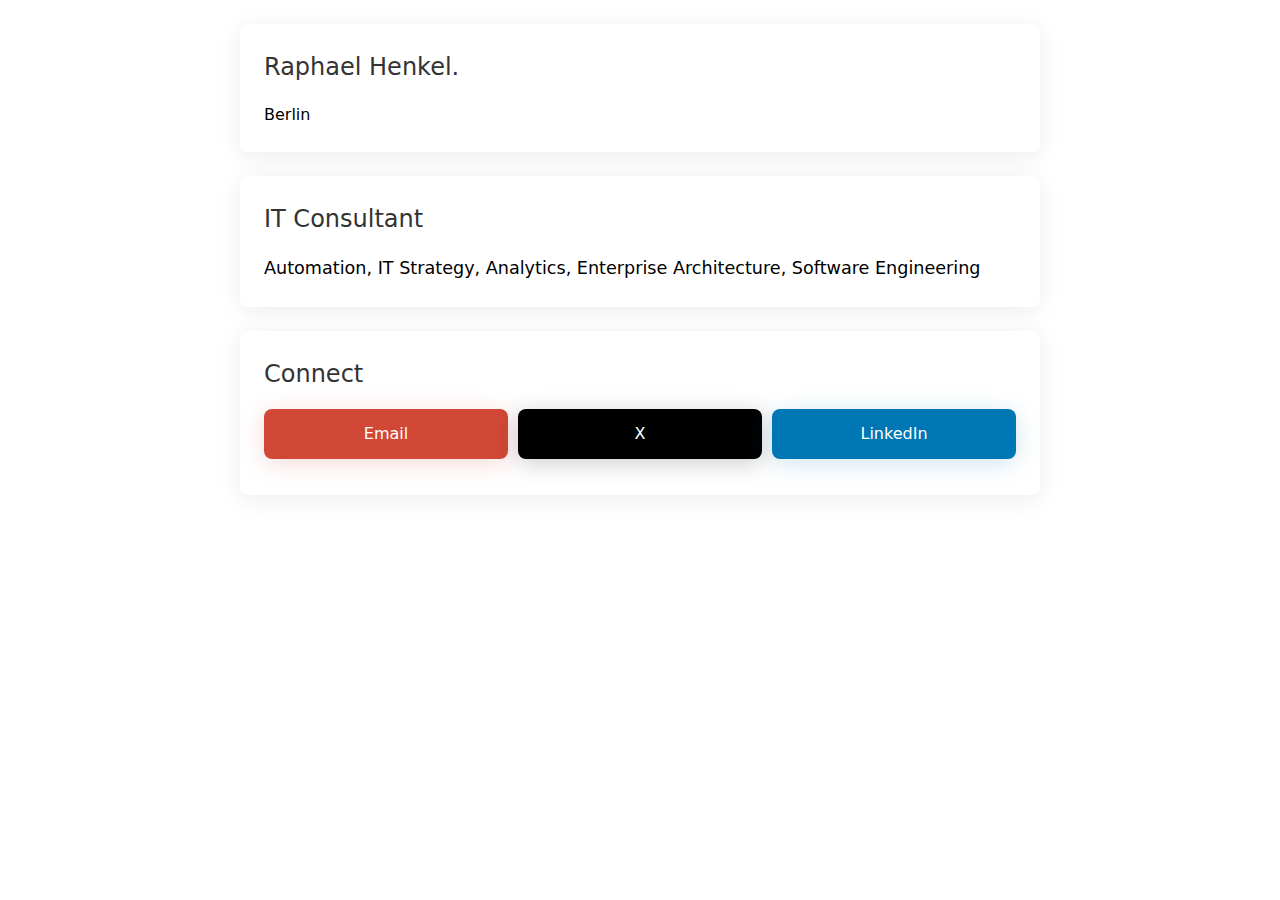
==== index.html @ 2c5e25de "move css to stylesheet" ====
<!DOCTYPE html>
<html lang="de">
<head>
    <meta charset="UTF-8">
    <meta name="viewport" content="width=device-width, initial-scale=1.0">
    <title>Raphael Henkel.</title>
    <link rel="stylesheet" href="style.css">
</head>
<body>
    <div class="container">
        <div class="connect-card name-section">
            <div class="section-title">Raphael Henkel.</div>
            <div class="content">Berlin</div>
        </div>
        
        <div class="connect-card description-section">
            <div class="section-title">IT Consultant</div>
            <div class="content">
                <div class="title"></div>
                <div class="description">Automation, IT Strategy, Analytics, Enterprise Architecture, Software Engineering</div>
            </div>
        </div>
        
        <div class="connect-card">
            <div class="section-title">Connect</div>
            <div class="links-container">
                <a href="mailto:mail@raphaelhenkel.de" class="email-box">
                    Email
                </a>
                <a href="https://twitter.com/raphaelhenkel" class="twitter-box">
                    X
                </a>
                <a href="https://www.linkedin.com/in/raphael-henkel-b0705b101/" class="linkedin-box">
                    LinkedIn
                </a>
            </div>
        </div>
    </div>
</body>
</html>
---- style.css ----
:root {
    --background: rgb(255, 255, 255);
    --white: #ffffff;
    --red: #D14836;
    --black: #000000;
    --linkedin: #0077B5;
    --forest: #2E8B57;
    --border-radius: 8px;
}

body {
    font-family: system-ui, -apple-system, sans-serif;
    background: var(--background);
    margin: 0;
    padding: 24px;
    line-height: 1.6;
}

.container {
    max-width: 800px;
    margin: 0 auto;
}

.connect-card {
    background: var(--white);
    border-radius: var(--border-radius);
    padding: 24px;
    margin-bottom: 24px;
    box-shadow: rgba(0, 0, 0, 0.08) 0px 4px 24px 0px;
}

.name-box {
    background: var(--white);
    color: #333;
    border-radius: var(--border-radius);
    padding: 24px;
    margin-bottom: 24px;
    box-shadow: rgba(255, 255, 255, 0.2) 0px 4px 24px 0px;
}

.description-box {
    background: var(--forest);
    color: var(--white);
    border-radius: var(--border-radius);
    padding: 24px;
    margin-bottom: 24px;
    box-shadow: rgba(46, 139, 87, 0.2) 0px 4px 24px 0px;
}

.email-box {
    background: var(--red);
    color: var(--white);
    border-radius: var(--border-radius);
    padding: 12px 24px;
    margin-bottom: 12px;
    box-shadow: rgba(209, 72, 54, 0.2) 0px 4px 24px 0px;
}

.twitter-box {
    background: var(--black);
    color: var(--white);
    border-radius: var(--border-radius);
    padding: 12px 24px;
    margin-bottom: 12px;
    box-shadow: rgba(0, 0, 0, 0.2) 0px 4px 24px 0px;
}

.linkedin-box {
    background: var(--linkedin);
    color: var(--white);
    border-radius: var(--border-radius);
    padding: 12px 24px;
    margin-bottom: 12px;
    box-shadow: rgba(0, 119, 181, 0.2) 0px 4px 24px 0px;
}

.links-container {
    display: flex;
    flex-direction: column;
    gap: 16px;
}

.section-title {
    color: #333;
    font-size: 1.5em;
    margin-bottom: 16px;
}

.name {
    font-size: 2.5em;
    font-weight: 600;
}

.description {
    font-size: 1.1em;
}

a {
    text-decoration: none;
    color: inherit;
}
.links-container {
    display: flex;
    gap: 10px;
    flex-direction: row; /* Hinzugefügt */
}
.links-container a {
    flex: 1;
    text-align: center;
}
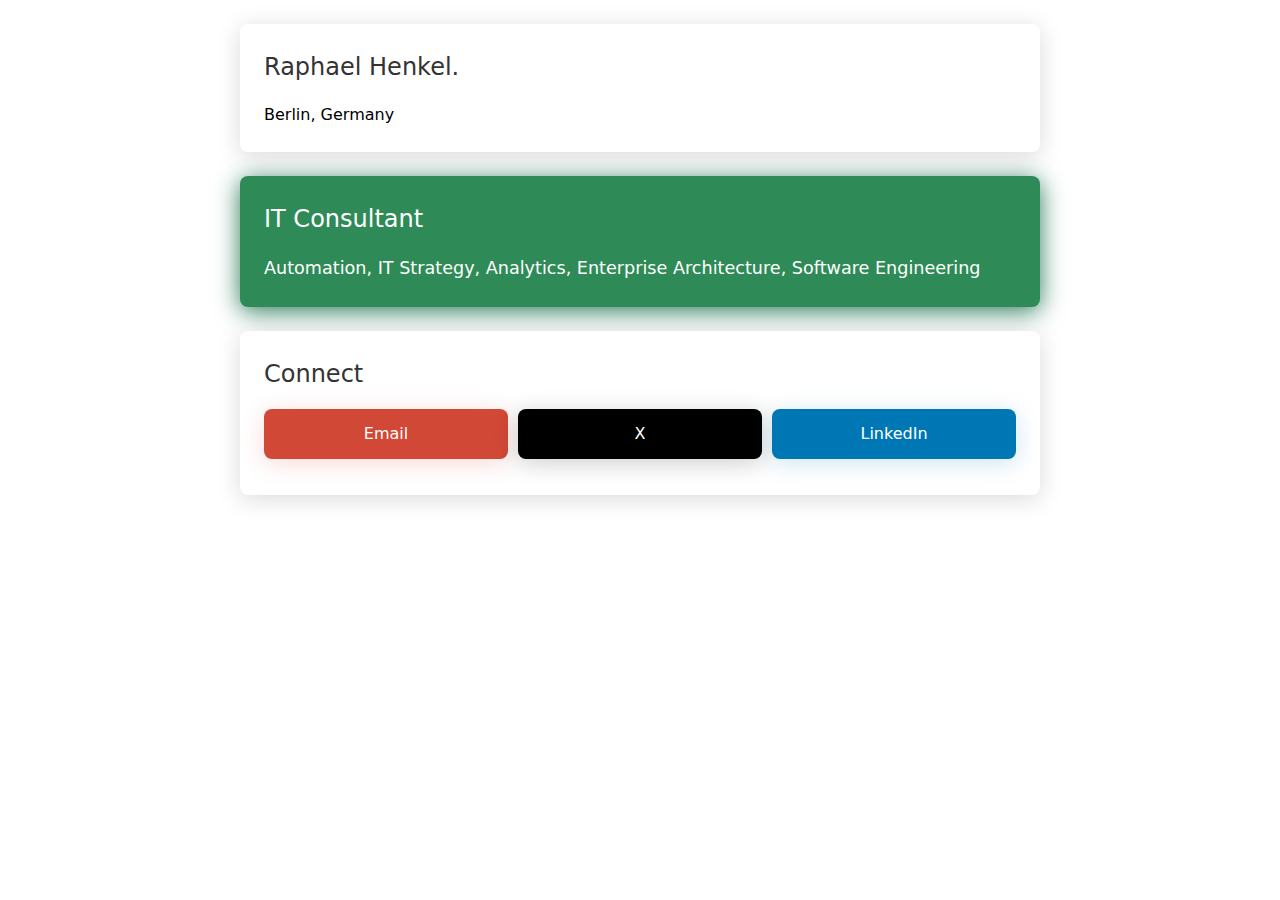
==== commit 921139d8: "cange colors around" ====
--- a/index.html
+++ b/index.html
@@ -10,7 +10,7 @@
     <div class="container">
         <div class="connect-card name-section">
             <div class="section-title">Raphael Henkel.</div>
-            <div class="content">Berlin</div>
+            <div class="content">Berlin, Germany</div>
         </div>
         
         <div class="connect-card description-section">
--- a/style.css
+++ b/style.css
@@ -26,7 +26,21 @@
     border-radius: var(--border-radius);
     padding: 24px;
     margin-bottom: 24px;
-    box-shadow: rgba(0, 0, 0, 0.08) 0px 4px 24px 0px;
+    box-shadow: rgba(0, 0, 0, 0.15) 0px 4px 24px 0px;
+}
+
+.connect-card.description-section {
+    background: var(--forest);
+    color: var(--white);
+    box-shadow: rgba(39, 120, 85, 0.984) 0px 4px 24px 0px;
+}
+
+.connect-card.description-section .section-title {
+    color: var(--white);
+}
+
+.connect-card.description-section .content {
+    color: var(--white);
 }
 
 .name-box {
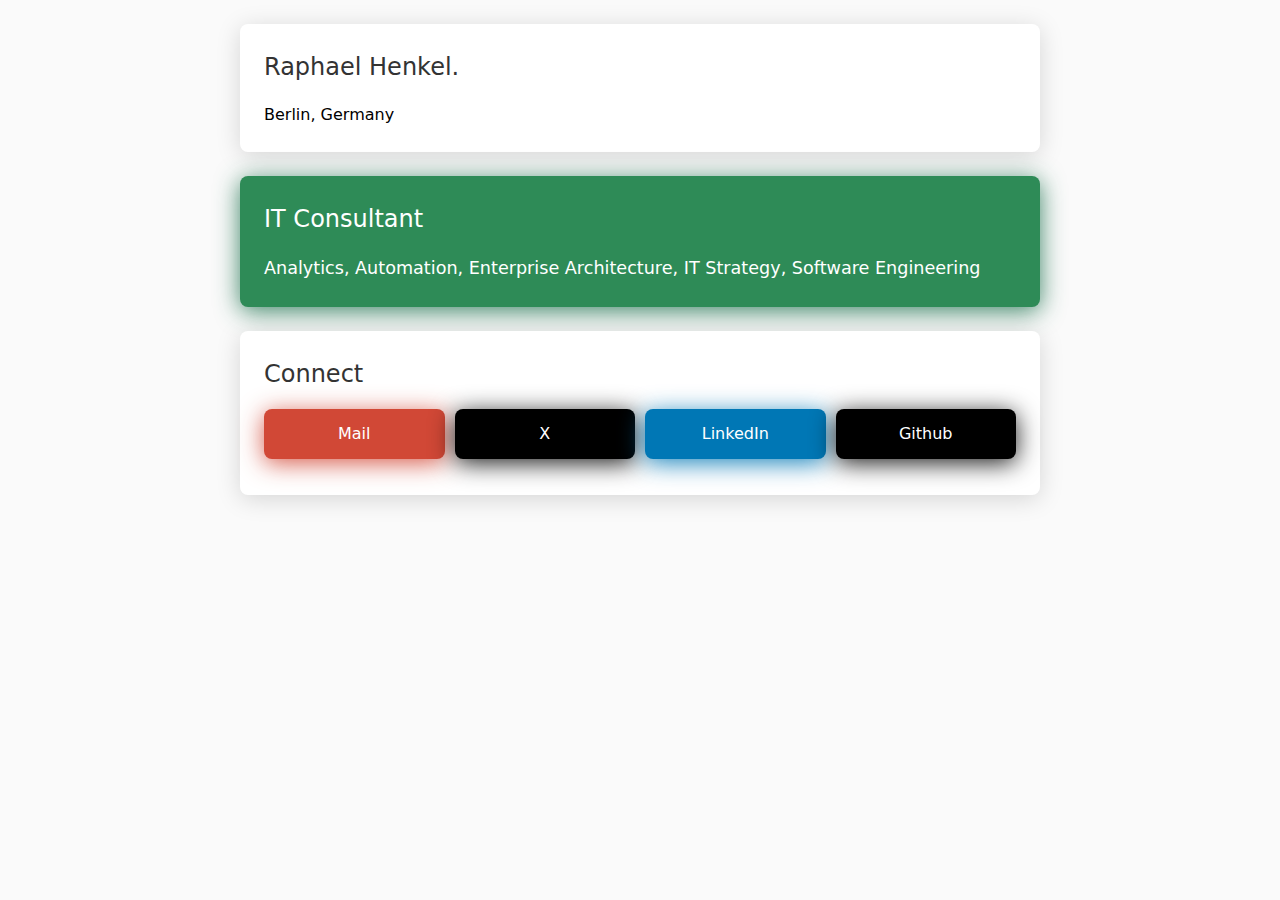
==== commit 9a6433d5: "adjustments to colors" ====
--- a/index.html
+++ b/index.html
@@ -1,5 +1,5 @@
 <!DOCTYPE html>
-<html lang="de">
+<html lang="en">
 <head>
     <meta charset="UTF-8">
     <meta name="viewport" content="width=device-width, initial-scale=1.0">
@@ -17,7 +17,7 @@
             <div class="section-title">IT Consultant</div>
             <div class="content">
                 <div class="title"></div>
-                <div class="description">Automation, IT Strategy, Analytics, Enterprise Architecture, Software Engineering</div>
+                <div class="description">Analytics, Automation, Enterprise Architecture, IT Strategy, Software Engineering</div>
             </div>
         </div>
         
@@ -25,7 +25,7 @@
             <div class="section-title">Connect</div>
             <div class="links-container">
                 <a href="mailto:mail@raphaelhenkel.de" class="email-box">
-                    Email
+                    Mail
                 </a>
                 <a href="https://twitter.com/raphaelhenkel" class="twitter-box">
                     X
@@ -33,6 +33,9 @@
                 <a href="https://www.linkedin.com/in/raphael-henkel-b0705b101/" class="linkedin-box">
                     LinkedIn
                 </a>
+                <a href="http://github.com/raphaelhenkel" class="twitter-box">
+                    Github
+                </a>
             </div>
         </div>
     </div>
--- a/style.css
+++ b/style.css
@@ -1,5 +1,5 @@
 :root {
-    --background: rgb(255, 255, 255);
+    --background: rgb(250, 250, 250);
     --white: #ffffff;
     --red: #D14836;
     --black: #000000;
@@ -32,7 +32,7 @@
 .connect-card.description-section {
     background: var(--forest);
     color: var(--white);
-    box-shadow: rgba(39, 120, 85, 0.984) 0px 4px 24px 0px;
+    box-shadow: rgba(39, 120, 85, 0.9) 0px 4px 24px 0px;
 }
 
 .connect-card.description-section .section-title {
@@ -58,7 +58,7 @@
     border-radius: var(--border-radius);
     padding: 24px;
     margin-bottom: 24px;
-    box-shadow: rgba(46, 139, 87, 0.2) 0px 4px 24px 0px;
+    box-shadow: rgba(46, 139, 86, 0.231) 0px 4px 24px 0px;
 }
 
 .email-box {
@@ -67,7 +67,7 @@
     border-radius: var(--border-radius);
     padding: 12px 24px;
     margin-bottom: 12px;
-    box-shadow: rgba(209, 72, 54, 0.2) 0px 4px 24px 0px;
+    box-shadow: rgba(209, 72, 54, 0.9) 0px 4px 24px 0px;
 }
 
 .twitter-box {
@@ -76,7 +76,7 @@
     border-radius: var(--border-radius);
     padding: 12px 24px;
     margin-bottom: 12px;
-    box-shadow: rgba(0, 0, 0, 0.2) 0px 4px 24px 0px;
+    box-shadow: rgba(0, 0, 0, 0.9) 0px 4px 24px 0px;
 }
 
 .linkedin-box {
@@ -85,7 +85,7 @@
     border-radius: var(--border-radius);
     padding: 12px 24px;
     margin-bottom: 12px;
-    box-shadow: rgba(0, 119, 181, 0.2) 0px 4px 24px 0px;
+    box-shadow: rgba(0, 119, 181, 0.9) 0px 4px 24px 0px;
 }
 
 .links-container {
@@ -116,7 +116,7 @@
 .links-container {
     display: flex;
     gap: 10px;
-    flex-direction: row; /* Hinzugefügt */
+    flex-direction: row; 
 }
 .links-container a {
     flex: 1;
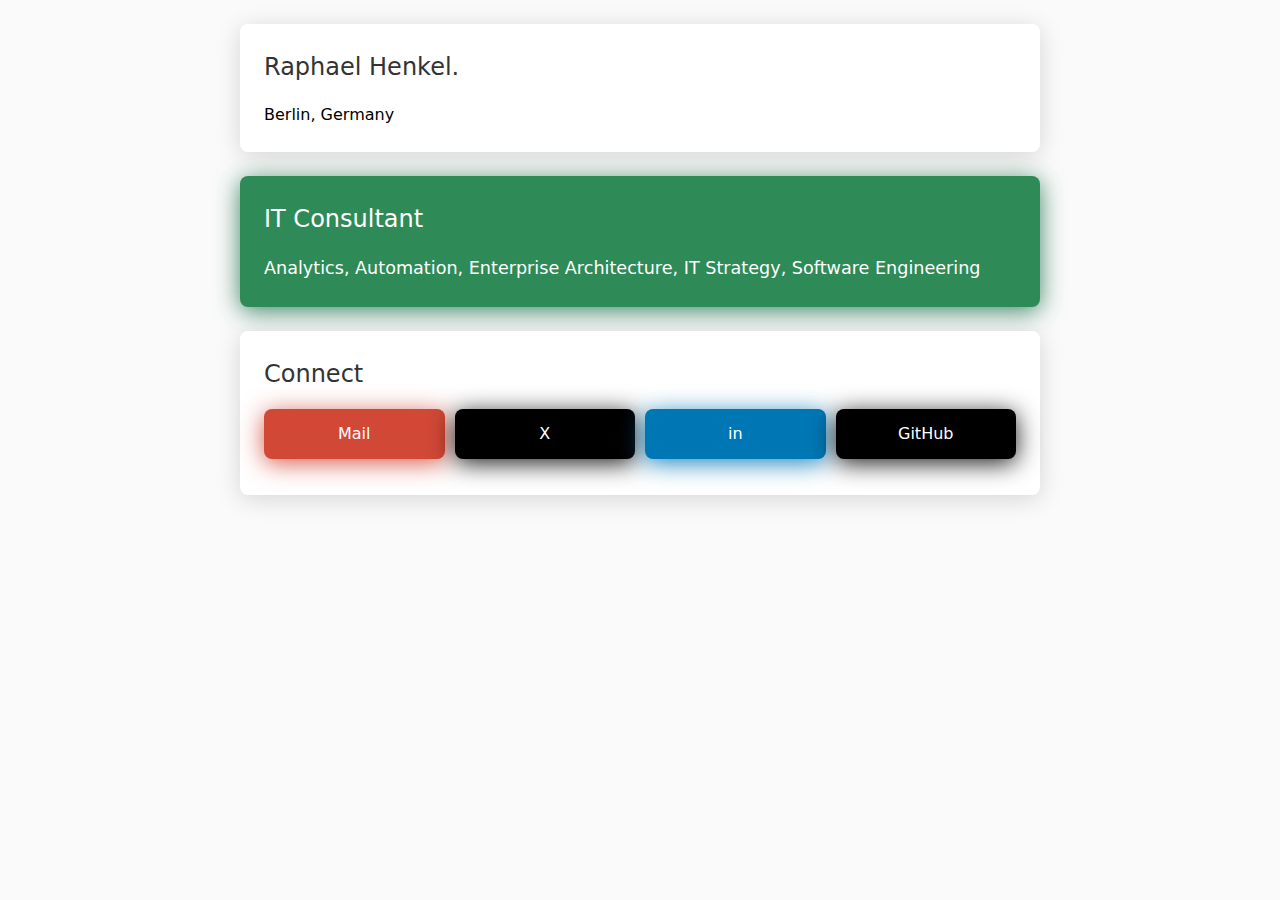
==== commit a9070f89: "update spelling" ====
--- a/index.html
+++ b/index.html
@@ -31,10 +31,10 @@
                     X
                 </a>
                 <a href="https://www.linkedin.com/in/raphael-henkel-b0705b101/" class="linkedin-box">
-                    LinkedIn
+                    in
                 </a>
                 <a href="http://github.com/raphaelhenkel" class="twitter-box">
-                    Github
+                    GitHub
                 </a>
             </div>
         </div>
--- a/style.css
+++ b/style.css
@@ -68,6 +68,11 @@
     padding: 12px 24px;
     margin-bottom: 12px;
     box-shadow: rgba(209, 72, 54, 0.9) 0px 4px 24px 0px;
+    transition: transform 0.3s ease;
+}
+
+.email-box:hover {
+    transform: scale(1.05);
 }
 
 .twitter-box {
@@ -77,6 +82,11 @@
     padding: 12px 24px;
     margin-bottom: 12px;
     box-shadow: rgba(0, 0, 0, 0.9) 0px 4px 24px 0px;
+    transition: transform 0.3s ease;
+}
+
+.twitter-box:hover {
+    transform: scale(1.05);
 }
 
 .linkedin-box {
@@ -86,6 +96,11 @@
     padding: 12px 24px;
     margin-bottom: 12px;
     box-shadow: rgba(0, 119, 181, 0.9) 0px 4px 24px 0px;
+    transition: transform 0.3s ease;
+}
+
+.linkedin-box:hover {
+    transform: scale(1.05);
 }
 
 .links-container {
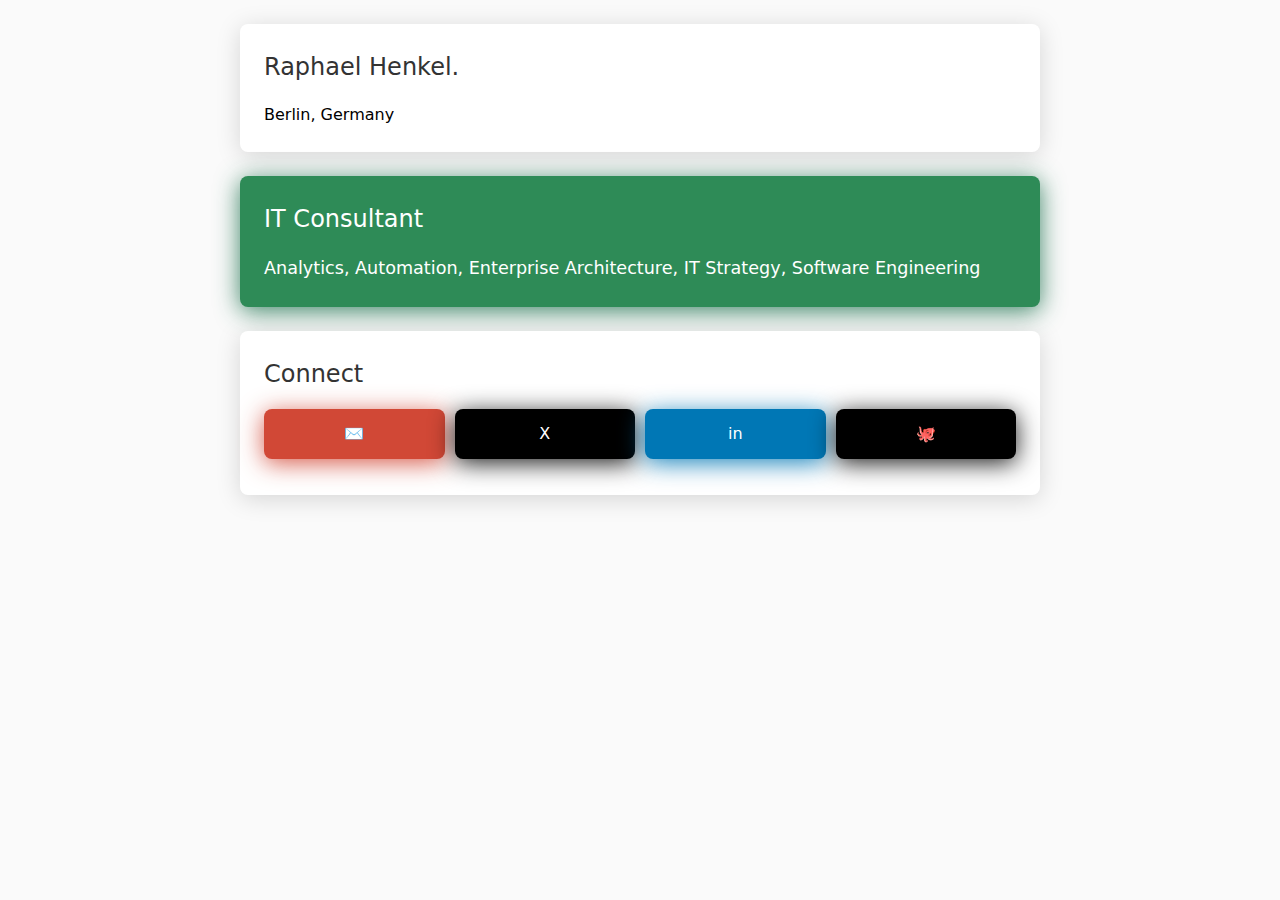
==== commit 096fb65c: "change to emoji" ====
--- a/index.html
+++ b/index.html
@@ -25,7 +25,7 @@
             <div class="section-title">Connect</div>
             <div class="links-container">
                 <a href="mailto:mail@raphaelhenkel.de" class="email-box">
-                    Mail
+                    ✉️
                 </a>
                 <a href="https://twitter.com/raphaelhenkel" class="twitter-box">
                     X
@@ -34,7 +34,7 @@
                     in
                 </a>
                 <a href="http://github.com/raphaelhenkel" class="twitter-box">
-                    GitHub
+                    🐙
                 </a>
             </div>
         </div>
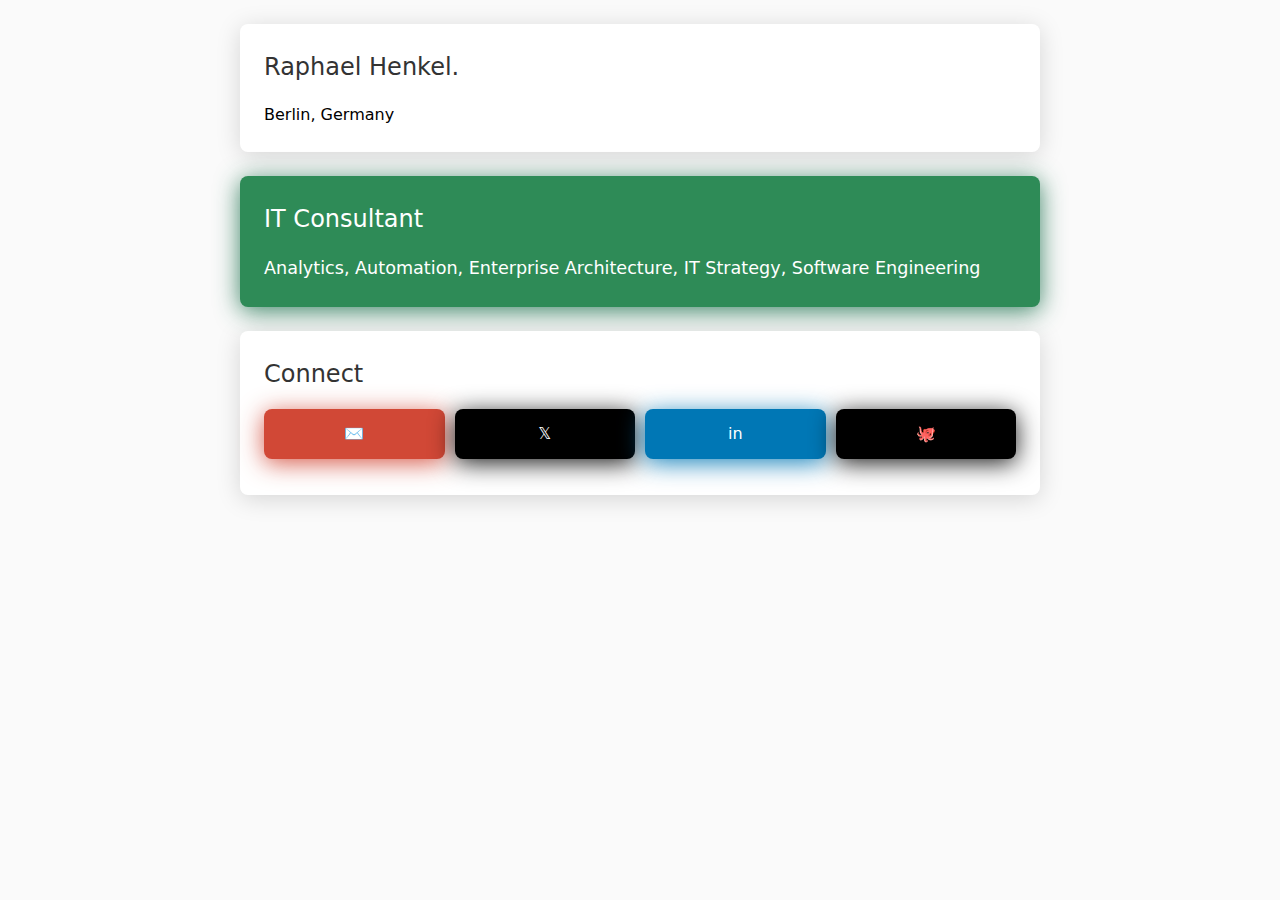
==== commit 80682042: "index.html aktualisieren" ====
--- a/index.html
+++ b/index.html
@@ -3,6 +3,7 @@
 <head>
     <meta charset="UTF-8">
     <meta name="viewport" content="width=device-width, initial-scale=1.0">
+    <meta name="theme-color" content="#2E8B57">
     <title>Raphael Henkel.</title>
     <link rel="stylesheet" href="style.css">
 </head>
@@ -28,9 +29,9 @@
                     ✉️
                 </a>
                 <a href="https://twitter.com/raphaelhenkel" class="twitter-box">
-                    X
+                    𝕏
                 </a>
-                <a href="https://www.linkedin.com/in/raphael-henkel-b0705b101/" class="linkedin-box">
+                <a href="https://www.linkedin.com/in/raphael-henkel-de" class="linkedin-box">
                     in
                 </a>
                 <a href="http://github.com/raphaelhenkel" class="twitter-box">
